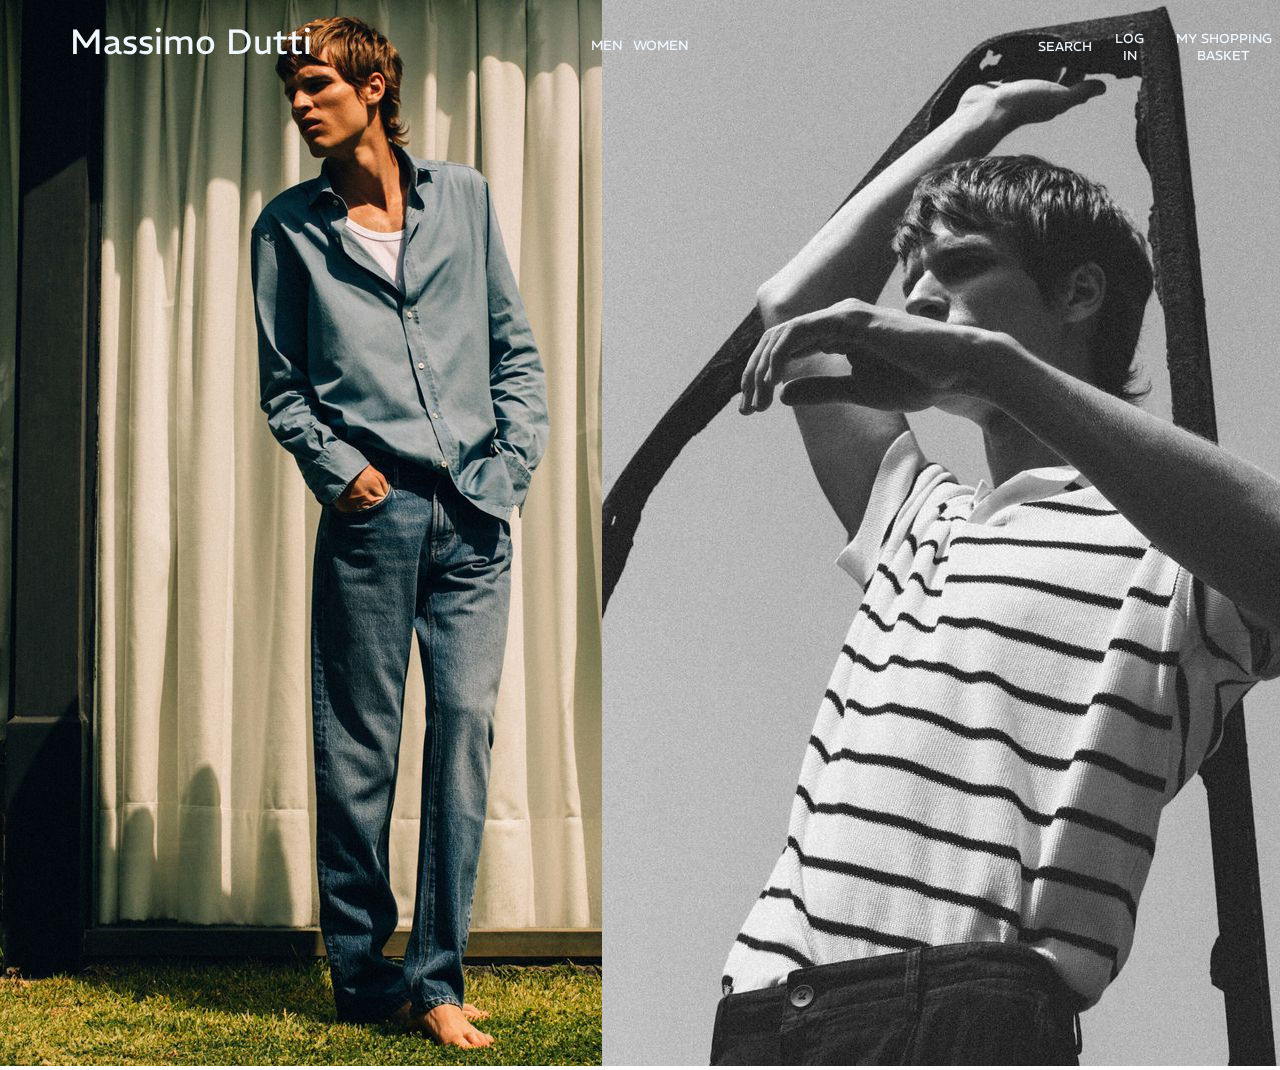
==== index.html @ a9b50f34 "day1" ====
<!DOCTYPE html>
<html lang="en">
<head>
    <meta charset="UTF-8">
    <meta name="viewport" content="width=device-width, initial-scale=1.0">
    <title>clothing_app</title>
    <link rel="stylesheet" href="./css/style.css">


    <!-- <====cdnjs link======> -->
    <link rel="stylesheet" href="https://cdnjs.cloudflare.com/ajax/libs/font-awesome/6.4.2/css/all.min.css"
        integrity="sha512-z3gLpd7yknf1YoNbCzqRKc4qyor8gaKU1qmn+CShxbuBusANI9QpRohGBreCFkKxLhei6S9CQXFEbbKuqLg0DA=="
        crossorigin="anonymous" referrerpolicy="no-referrer" />



<!-- <==========fonts===========> -->
        <link rel="preconnect" href="https://fonts.googleapis.com">
<link rel="preconnect" href="https://fonts.gstatic.com" crossorigin>
<link href="https://fonts.googleapis.com/css2?family=REM:wght@100;200;300;400;500;600;700;800&display=swap" rel="stylesheet">




</head>

<body>


<!-- <=========background imgs======> -->
 <div class="bg_img">
    <div class="men_img">
        <img src="./assets/img1.jpg" >
     </div>
    <div class="men_img">
        <img src="./assets/img2.jpg" >
        </div>
 </div>


 <div class="sidebar_menu">
    <div class="start">
        <div class="cancel_btn">
            <i class="fa-solid fa-xmark"></i>
        </div>
        <p> NEW IN</p>
    </div>
  <ul class="sidebar_menu_li1">
    <li><a href="#"></a>Special Prices</li>
    <li><a href="#"></a>Studio</li>
    <li><a href="#"></a>Suits Archive</li>
    <li><a href="#"></a>Best Seller</li>
     
  </ul>

  <ul class="sidebar_menu_li2">
    <li><a href="#"></a>Linen</li>
    <li><a href="#"></a>Shirts</li>
    <li><a href="#"></a>Polo Shirts</li>
    <li><a href="#"></a>T-Shirts</li>
    <li><a href="#"></a>Sweaters</li>
    <li><a href="#"></a>Caerdigans</li>
    <li><a href="#"></a>Blazers</li>
    <li><a href="3"></a>Over Shirts</li>
    <li><a href="#"></a>Jackets</li>
    <li><a href="#"></a>Jeans</li>
    <li><a href="#"></a>Shoes</li>
    <li><a href="#"></a>Accesories</li>
    <li><a href="#"></a>Perfumes</li>
    <li><a href="#"></a>Denims</li>
    <li><a href="#"></a>Formal Wear</li>

   </ul>

   <ul class="sidebar_menu_li3">
    <li><a href="#"></a>SALE</li>
   </ul>
</div>

    <!-- <div class="outer-container"> -->
        


        <!-- <===========nav bar=========> -->
        <div class="navbar">

            <div class="navbar_left">
                <div class="menu_icon">
                   
                    <i class="fa-solid fa-bars"></i>
                </div>
                <div class="logo">Massimo Dutti</div>
            </div>


            <div class="navbar_center">
                <a href="index.html">MEN</a>
                <a href="#">WOMEN</a>
            </div>


            <div class="navbar_right">
                <div class="search_icon">
                    <i class="fa-solid fa-magnifying-glass"></i>
                    <p>SEARCH</p>
                </div>
                <div class="login">LOG IN</div>
                <div class="cart">MY SHOPPING BASKET</div>
            </div>

        </div>



    <!-- </div> -->
    <script src="./app.js"></script>
</body>
</html>
---- css/style.css ----
body{
    margin: 0;
    padding: 0;
    font-family: 'REM', sans-serif;
    /* background-image: url("https://tse3.mm.bing.net/th?id=OIP.DP3SUp5HCJH01DJ3Jv-3JgHaEv&pid=Api&P=0&h=180"); */
    /* background-image: src"./"; */
    /* background-image: url("https://i.mdel.net/i/db/2023/7/1999289/1999289-800w.jpg"); */
    /* background-image: url('men_bg1.jpg');
    background-size: cover; */
    position: relative;
}
    


 .bg_img{
     display: grid;
     grid-template-columns:47% 50%
    }
.men_img{
    width: 100%;
    object-fit: cover;
    height: 100vh;
}


.sidebar_menu{
    position: fixed;
    top: 0;
    left: -1000px;
    width: 25rem;
    height: 100vh;
    background-color: aliceblue;
    
    display: flex;
    flex-direction: column;
   
    z-index: 11;
    font-size: small;

}

.sidebar_menu .start{
    
    display: flex;
    align-items: center;
   gap: 20px;
   margin-left: 18px;
}
.start p{
    color: red;
}
.start p:hover{
    
    text-decoration: underline;
}

.start i{
    font-size: larger;
}
.start i:hover{
    opacity: 0.7;
}


.sidebar_menu_li1 {
    margin-left: 0;
}
.sidebar_menu_li1 li{
  
  list-style: none;
  text-decoration: none;
  padding: 5px;
  margin: 5px;
}
.sidebar_menu_li1 li:hover{
    
    text-decoration: underline;
}


.sidebar_menu_li2{
    margin-left: 0;
}
.sidebar_menu_li2 li{
  
  list-style: none;
  text-decoration: none;
  padding: 5px;
  margin: 5px;
}
.sidebar_menu_li2 li:hover{
    
    text-decoration: underline;
}



.sidebar_menu_li3 {
    margin-left: 0;
  
}
.sidebar_menu_li3 li{
  
  list-style: none;
  text-decoration: none;
  padding: 5px;
  margin: 5px;
  color: red;
  font-size: larger;
  font-weight: 300;
}

.sidebar_menu_li3 li:hover{
    
    text-decoration: underline;
}
/* <======navbar==========> */

  .window_scroll{
  background-color: aliceblue;
    color: black;
}
.navbar{
    display: grid;
    grid-template-columns: repeat( 3,1fr);
    text-align: center;
    position: absolute;
    top: 0;
    width: 100%;
    /* background-color: aliceblue; */
    background: transparent;
    position: fixed;
}

.navbar_left{
    display: flex;
    margin: 1.875rem;
    gap: 2.5rem;
    color: aliceblue;
}

.menu_icon i{
    font-size: large;
}
.menu_icon i:hover{
    opacity: 0.7;
}

.logo{
    font-size: 35px;
   margin-top: -10px;
}

.navbar_center{

    text-align: center;
    margin-top: 2.15rem;
}
.navbar_center a{
   
    padding: 3px;
    font-size: smaller;
    color: aliceblue;
    text-decoration: none;
  
}

.navbar_center a:hover{
    opacity: 0.7;
   
}


.navbar_right{
    display: flex;
    margin-left: 180px;
    gap: 20px;
    margin-top: 0rem;
    font-size: small;
    color: aliceblue;
  

}

.search_icon{
   display: flex;
    justify-content: center;
    align-items: center;
    gap: 5px;
   }
.search_icon:hover{
    opacity: 0.7;
}

.login{
 display: flex;
 justify-content: center;
 align-items: center;
}

.login:hover{
    opacity: 0.7;
}
.cart{
    display: flex;
    justify-content: center;
    align-items: center;
}
.cart:hover{
    opacity: 0.7;
}
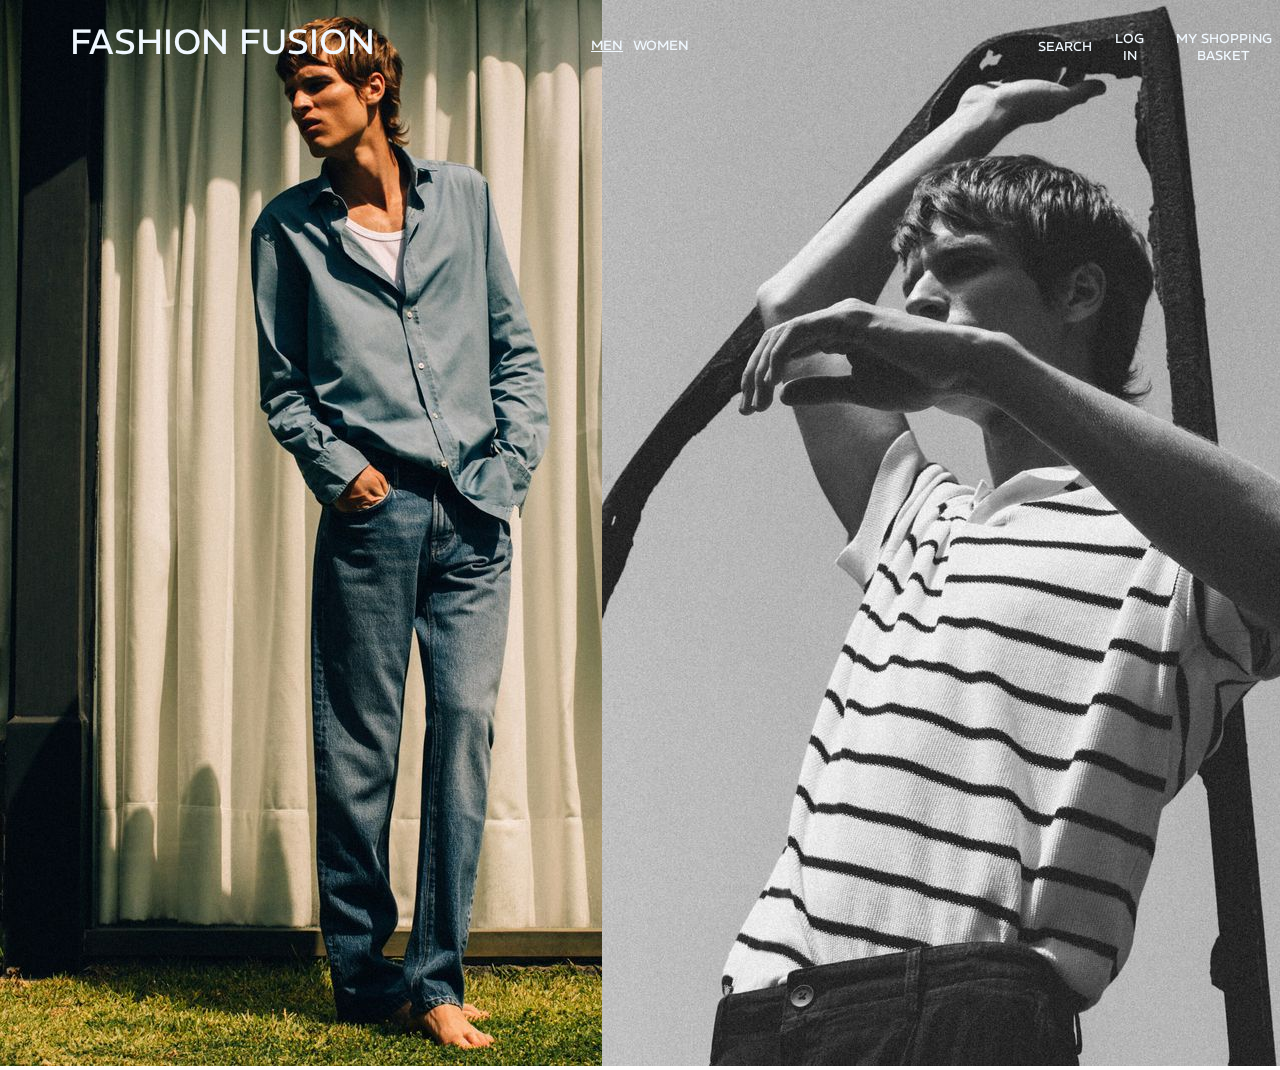
==== commit 35ea40ca: "initial commit" ====
--- a/index.html
+++ b/index.html
@@ -19,7 +19,13 @@
 <link rel="preconnect" href="https://fonts.gstatic.com" crossorigin>
 <link href="https://fonts.googleapis.com/css2?family=REM:wght@100;200;300;400;500;600;700;800&display=swap" rel="stylesheet">
 
-
+<!-- <===============swiper js===========> -->
+<link
+  rel="stylesheet"
+  href="https://cdn.jsdelivr.net/npm/swiper@10/swiper-bundle.min.css"
+/>
+
+<script src="https://cdn.jsdelivr.net/npm/swiper@10/swiper-bundle.min.js"></script>
 
 
 </head>
@@ -76,43 +82,182 @@
     <li><a href="#"></a>SALE</li>
    </ul>
 </div>
-
-    <!-- <div class="outer-container"> -->
+<!-- 
+   <===========search============> -->
+
+   <div class="search_container">
+
+      <div class="search_top">
+        <div class="search_top_right">
+            <div class="seach_ic">
+                <i class="fa-solid fa-magnifying-glass"></i>
+            </div>
+            <div class="search_input">
+               <input type="text" placeholder="ENTER WHAT YOU ARE SEARCHING FOR">
+            </div>
+        </div>
+        <div class="serach_top_left">
+          <div class="cancel_ic">
+            <i class="fa-solid fa-xmark"></i>
+          </div>
+        </div>
+      </div>
+
+    
+
+      <div class="search_center">
+        <p>Trending</p>
+         <ul class="trending">
+            <li>Polo Men</li>
+            <li>Polo Men in Women</li>
+            <li>Polo Men In Men</li>
+            <li>Dress For Women</li>
+            <li>100 Lines Slim-Fit Shirt</li>
+         </ul>
+      </div>
+
+      
+      <div class="search_bottom mySwiper">
+        <p>TOP TREND SEARCHES</p>
         
 
-
-        <!-- <===========nav bar=========> -->
-        <div class="navbar">
-
-            <div class="navbar_left">
-                <div class="menu_icon">
-                   
-                    <i class="fa-solid fa-bars"></i>
-                </div>
-                <div class="logo">Massimo Dutti</div>
-            </div>
-
-
-            <div class="navbar_center">
-                <a href="index.html">MEN</a>
-                <a href="#">WOMEN</a>
-            </div>
-
-
-            <div class="navbar_right">
-                <div class="search_icon">
-                    <i class="fa-solid fa-magnifying-glass"></i>
-                    <p>SEARCH</p>
-                </div>
-                <div class="login">LOG IN</div>
-                <div class="cart">MY SHOPPING BASKET</div>
-            </div>
-
-        </div>
+           <div class="cloths swiper-wrapper">
+
+               <div class="cloth swiper-slide">
+                   <div class="cloth_img">
+                    <img src="./assets/men_cloth_1.png">
+                   </div>
+                   <h4>CABLE_KNNET_POLO SWEATER<h4>
+                   <h5>3990.0 IR</h5>
+               </div>
+
+               <div class="cloth swiper-slide">
+                <div class="cloth_img">
+                 <img src="./assets/men_cloth_2.png">
+                </div>
+                <h4>CABLE_KNNET_POLO SWEATER</h4>
+                <h5>3990.0 IR</h5>
+            </div>
+
+            <div class="cloth swiper-slide">
+                <div class="cloth_img">
+                 <img src="./assets/men_cloth_3.png">
+                </div>
+                <h4>CABLE_KNNET_POLO SWEATER</h4>
+                <h5>3990.0 IR</h5>
+            </div>
+
+            <div class="cloth swiper-slide">
+                <div class="cloth_img">
+                 <img src="./assets/men_cloth_4.png">
+                </div>
+                <h4>CABLE_KNNET_POLO SWEATER</h4>
+                <h5>3990.0 IR</h5>
+            </div>
+
+            <div class="cloth swiper-slide">
+                <div class="cloth_img">
+                 <img src="./assets/men_cloth_5.png">
+                </div>
+                <h4>CABLE_KNNET_POLO SWEATER</h4>
+                <h5>3990.0 IR</h5>
+            </div>
+<!-- 
+            <div class="cloth swiper-slide">
+                <div class="cloth_img">
+                 <img src="./assets/men_cloth_6.png">
+                </div>
+                <h4>CABLE_KNNET_POLO SWEATER</h4>
+                <h5>3990.0 IR</h5>
+            </div> -->
+          </div>
+       </div>
+ </div>
+
+
+ <!-- <===========cart===========> -->
+ <div class="cartbar">
+      <div class="cartbar_top">
+            <div class="cart_top_left">
+              <h4>BASKET</h4>
+            </div>
+          <div class="cart_top_right">
+            <i class="fa-solid fa-xmark"></i>
+          </div>
+      </div>
+      
+    
+        <div class="cart_ic">
+          <i class="fa-solid fa-bag-shopping"></i>
+        </div>
+  
+       <p class="p1">Your Shopping Basket Is Empty</p>
+       <p class="p2">
+        See if your favourites are in your basket or add items from the new collection
+       </p>
+  
+       <div class="cart_btn">
+        <button>See New Collection</button>
+       </div>
+      
+ </div>
+        
+
+   <!-- <=======navbar=========> -->
+        <navbar>
+            <div class="navbar">
+
+                <div class="navbar_left">
+                    <div class="menu_icon">
+                       
+                        <i class="fa-solid fa-bars"></i>
+                    </div>
+                    <div class="logo">FASHION FUSION</div>
+                </div>
+    
+    
+                <div class="navbar_center">
+                    <a href="index.html" style="text-decoration: underline;" id="men">MEN</a>
+                    <a href="#" id="women">WOMEN</a>
+                </div>
+    
+    
+                <div class="navbar_right">
+                    <div class="search_icon">
+                        <i class="fa-solid fa-magnifying-glass"></i>
+                        <p>SEARCH</p>
+                    </div>
+                    <div class="login">LOG IN</div>
+                    <div class="cart">MY SHOPPING BASKET</div>
+                </div>
+    
+            </div>
+        </navbar>
+
+        <!-- <=========end of nav bar===========> -->
 
 
 
     <!-- </div> -->
+
     <script src="./app.js"></script>
+
+    <script>
+        var swiper = new Swiper(".mySwiper", {
+          slidesPerView: 1,
+          spaceBetween: 30,
+          pagination: {
+            el: ".swiper-pagination",
+            clickable: true,
+          },
+
+        //   screensize >600 , for tablet and laptop
+          breakpoints :{
+            600:{
+                slidesPerView: 6,
+            }
+          }
+        });
+      </script>
 </body>
 </html>--- a/css/style.css
+++ b/css/style.css
@@ -22,20 +22,21 @@
     height: 100vh;
 }
 
-
+/* <==========side bar menu========> */
 .sidebar_menu{
     position: fixed;
     top: 0;
     left: -1000px;
     width: 25rem;
     height: 100vh;
-    background-color: aliceblue;
+    background-color: whitesmoke;
     
     display: flex;
     flex-direction: column;
    
     z-index: 11;
     font-size: small;
+    transition: all 1s ease;
 
 }
 
@@ -114,12 +115,222 @@
     
     text-decoration: underline;
 }
+
+
+
+/* <=========search============> */
+.search_container{
+    height: 100vh;
+    width: 100%;
+    background-color: whitesmoke;
+    z-index: 20;
+    position: absolute;
+    top: 0;
+    padding-top: 20px;
+    padding-left: 18.75rem;
+    position: fixed;
+    transition: all 1s linear;
+    top: -1000px;
+}
+
+
+.search_top{
+    background-color: whitesmoke;
+    display: grid;
+    grid-template-columns: 70% 20%;
+    padding: 20px;
+
+}
+.search_top_right{
+    display: flex;
+   align-items: center;
+   background-color: whitesmoke;
+   gap: 10px;
+   padding-bottom: 10px;
+   border-bottom: 1px solid black;
+}
+
+input[type="text"]{
+ color: black;
+ font-weight: 500;
+ height: 30px;
+ width: 700px;
+ outline: none;
+ border: none;
+ background-color: whitesmoke;
+}
+
+.cancel_ic{
+    padding-left: 50px;
+   padding-top: 5px;
+   font-size: larger;
+}
+
+.search_center p{
+  background-color: whitesmoke;
+  padding-left: 35px;
+  font-size: 18px;
+  font-weight: 600;
+}
+.trending li{
+    background-color: whitesmoke;
+    text-decoration: none;
+    list-style: none;
+    padding-top: 5px;
+    padding-bottom: 5px;
+  
+}
+
+.trending li:hover{
+    text-decoration: underline;
+}
+
+.search_bottom{
+    margin: 10px;
+    padding-left: 35px;
+   
+   
+}
+
+.cloth_img{
+    width: 100%;
+    object-fit: cover;
+    overflow: hidden;
+}
+.cloths{
+    display: flex;
+   
+}
+.search_bottom p{
+    background-color: whitesmoke;
+
+    font-size: 18px;
+    font-weight: 600;
+}
+
+.cloth{
+    margin :3px;
+  
+    /* animation-duration: 2s;
+    animation-direction: noraml; */
+    /* animation: animateCloth linear forwards 1s; */
+
+  
+   
+}
+.cloth:hover{
+    /* background-color: rgba(white, white, white, 0.5); */
+    opacity: 0.6;
+    border: 1px solid black;
+}
+
+
+
+.cloth h4 {
+    font-size: 12px;
+}
+.cloth h5 {
+    font-size: 12px;
+    padding-top: 0;
+}
+
+
+/* <=============cart===========> */
+
+.cartbar{
+    position: fixed;
+    top: 0;
+   right:-1000px;
+   /* right: 0; */
+    width: 25rem;
+    height: 100vh;
+    background-color: whitesmoke;
+    
+    display: flex;
+    flex-direction: column;
+   
+    z-index: 11;
+    transition: all 1s ease;
+}
+
+.cartbar_top{
+   display: grid;
+   grid-template-columns: 80% 20%;
+   
+   border-bottom: 1px solid black;
+}
+
+.cart_top_left{
+   font-size: 24px;
+    display: flex;
+    justify-content: center;
+    align-items: center;
+    padding-left: 60px;
+}
+
+.cart_top_right i{
+    padding-top: 35px;
+    padding-left: 20px;
+    font-size:18px;
+}
+.cart_top_right i:hover{
+    opacity: 0.6;
+}
+
+.cart_ic{
+
+    display: flex;
+    justify-content: center;
+    margin-top: 40px;
+    font-size: 28px;
+}
+.p1{
+    text-align: center;
+    font-weight: 500;
+}
+
+.p2{
+    text-align: center;
+    margin-top: 20px;
+    padding: 10px;
+    font-weight: 300;
+}
+
+.cart_btn{
+    display: flex;
+    justify-content: center;
+    margin-top: 20px;
+    height: 50px;
+    /* width: 100px; */
+ 
+}
+.cart_btn button{
+    padding-left: 65px;
+    padding-right: 65px;
+    font-size: 14px;
+    font-weight: bold;
+    color: whitesmoke;
+    background-color: black;
+   
+}
+.cart_btn button:hover{
+    background-color: whitesmoke;
+    color: black;
+    border: 1px solid black;
+}
+
+
+
+
+
+
+
 /* <======navbar==========> */
 
-  .window_scroll{
-  background-color: aliceblue;
+  /* .window_scroll{
+    background-color: aliceblue;
     color: black;
-}
+} */
 .navbar{
     display: grid;
     grid-template-columns: repeat( 3,1fr);
@@ -127,9 +338,11 @@
     position: absolute;
     top: 0;
     width: 100%;
-    /* background-color: aliceblue; */
     background: transparent;
     position: fixed;
+    z-index: 1;
+  
+   
 }
 
 .navbar_left{
@@ -137,6 +350,7 @@
     margin: 1.875rem;
     gap: 2.5rem;
     color: aliceblue;
+   
 }
 
 .menu_icon i{
@@ -164,6 +378,12 @@
     text-decoration: none;
   
 }
+#men{
+    color: aliceblue;
+}
+#women{
+    color: aliceblue;
+}
 
 .navbar_center a:hover{
     opacity: 0.7;
@@ -177,6 +397,7 @@
     gap: 20px;
     margin-top: 0rem;
     font-size: small;
+    /* color: aliceblue; */
     color: aliceblue;
   
 
@@ -208,4 +429,4 @@
 }
 .cart:hover{
     opacity: 0.7;
-}+}
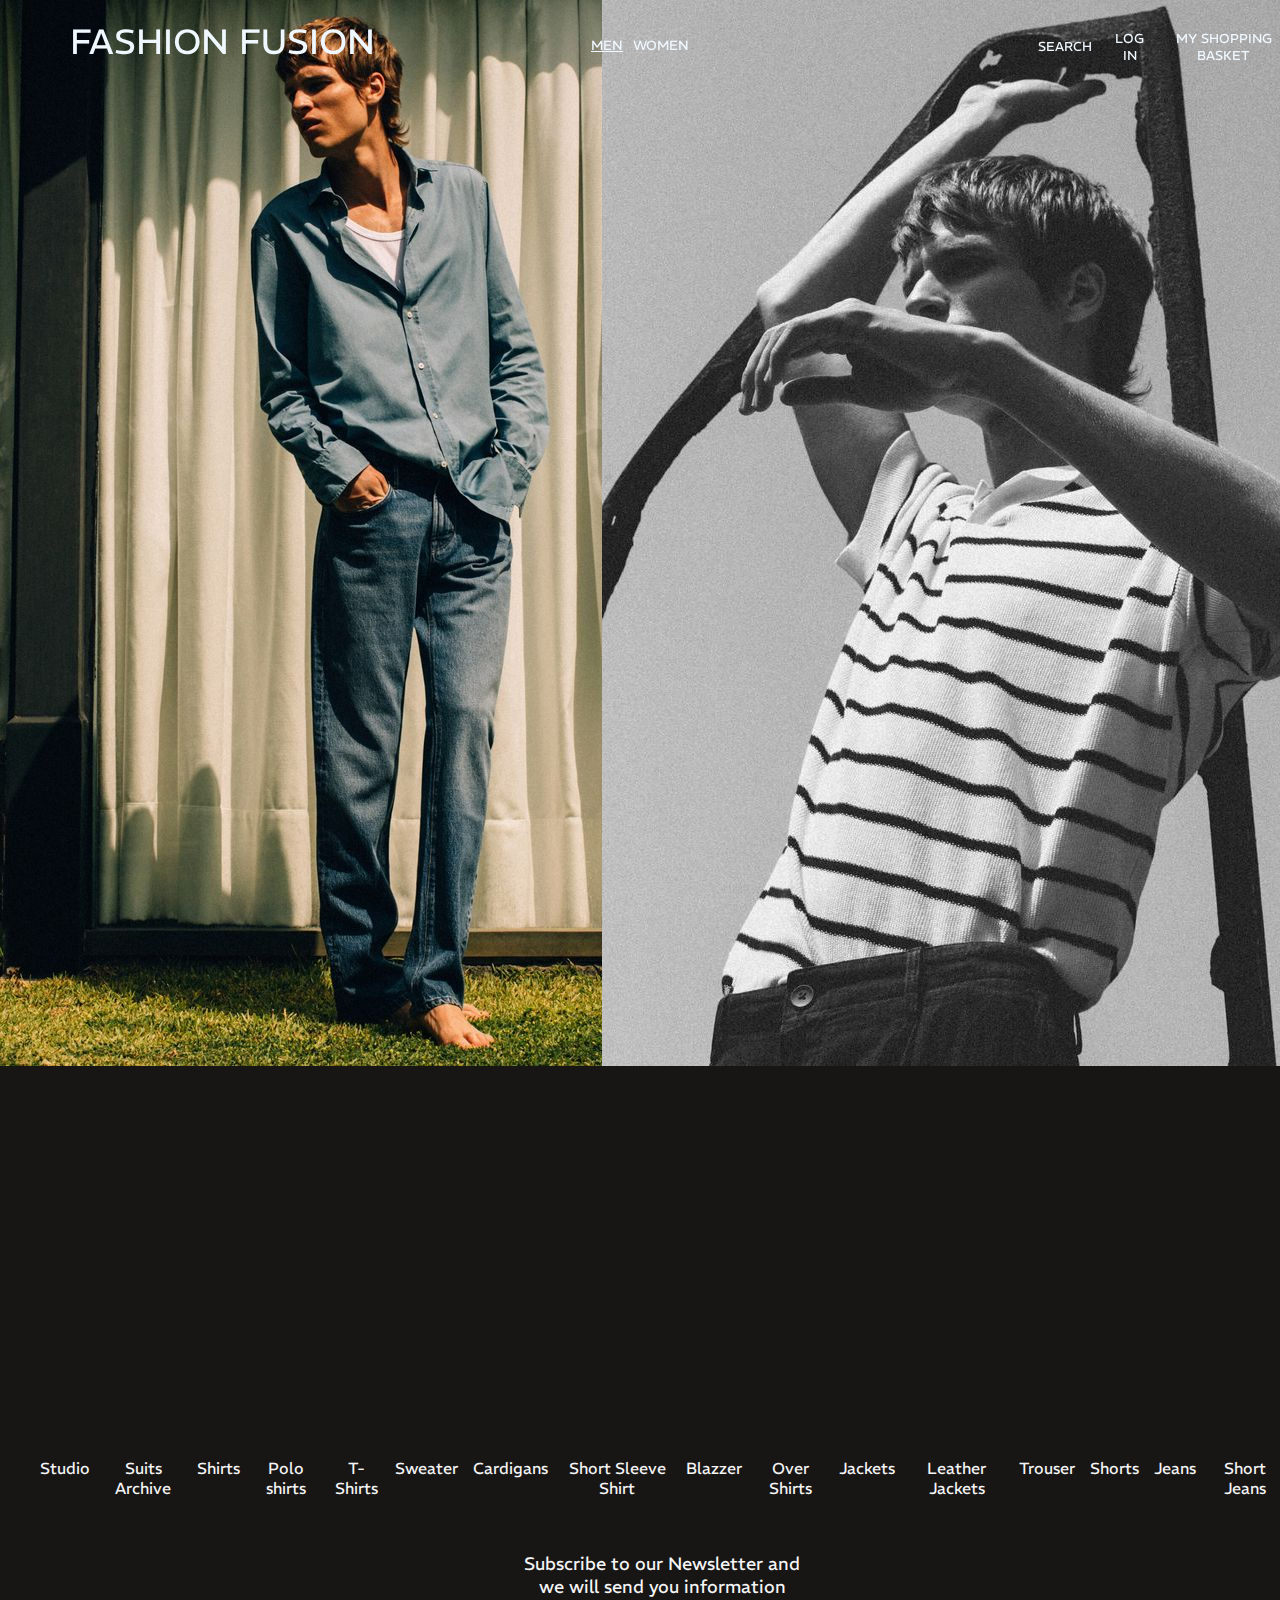
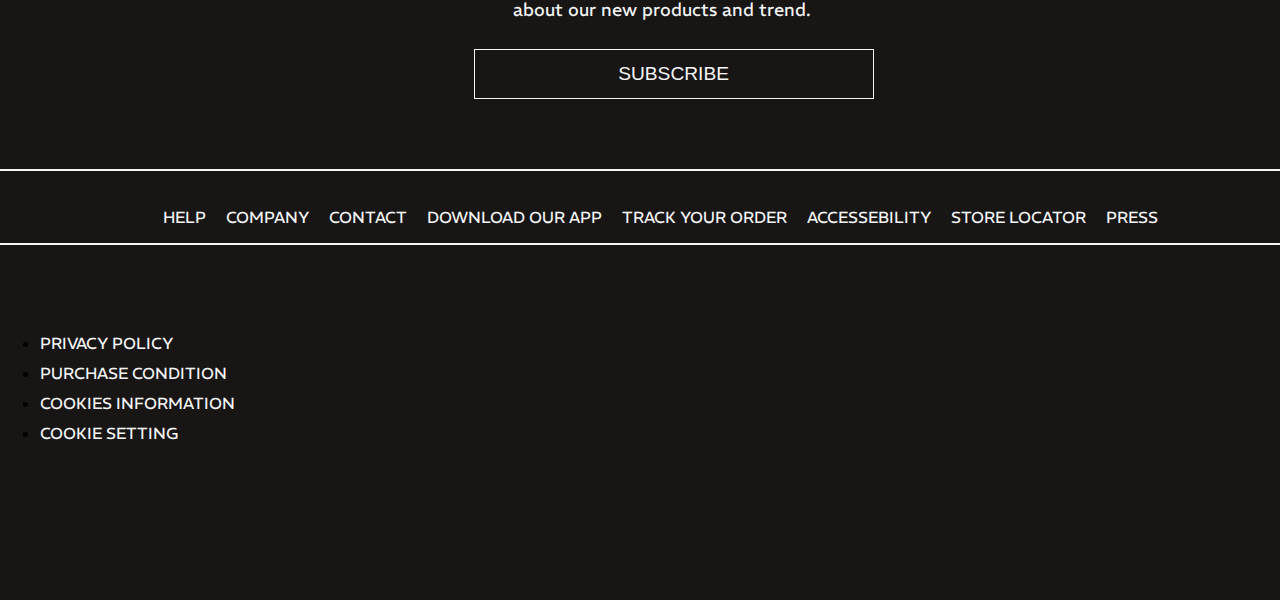
==== commit 3cab276e: "day 2" ====
--- a/index.html
+++ b/index.html
@@ -1,31 +1,30 @@
 <!DOCTYPE html>
 <html lang="en">
+
 <head>
-    <meta charset="UTF-8">
-    <meta name="viewport" content="width=device-width, initial-scale=1.0">
-    <title>clothing_app</title>
-    <link rel="stylesheet" href="./css/style.css">
-
-
-    <!-- <====cdnjs link======> -->
-    <link rel="stylesheet" href="https://cdnjs.cloudflare.com/ajax/libs/font-awesome/6.4.2/css/all.min.css"
-        integrity="sha512-z3gLpd7yknf1YoNbCzqRKc4qyor8gaKU1qmn+CShxbuBusANI9QpRohGBreCFkKxLhei6S9CQXFEbbKuqLg0DA=="
-        crossorigin="anonymous" referrerpolicy="no-referrer" />
-
-
-
-<!-- <==========fonts===========> -->
-        <link rel="preconnect" href="https://fonts.googleapis.com">
-<link rel="preconnect" href="https://fonts.gstatic.com" crossorigin>
-<link href="https://fonts.googleapis.com/css2?family=REM:wght@100;200;300;400;500;600;700;800&display=swap" rel="stylesheet">
-
-<!-- <===============swiper js===========> -->
-<link
-  rel="stylesheet"
-  href="https://cdn.jsdelivr.net/npm/swiper@10/swiper-bundle.min.css"
-/>
-
-<script src="https://cdn.jsdelivr.net/npm/swiper@10/swiper-bundle.min.js"></script>
+  <meta charset="UTF-8">
+  <meta name="viewport" content="width=device-width, initial-scale=1.0">
+  <title>clothing_app</title>
+  <link rel="stylesheet" href="./css/style.css">
+
+
+  <!-- <====cdnjs link======> -->
+  <link rel="stylesheet" href="https://cdnjs.cloudflare.com/ajax/libs/font-awesome/6.4.2/css/all.min.css"
+    integrity="sha512-z3gLpd7yknf1YoNbCzqRKc4qyor8gaKU1qmn+CShxbuBusANI9QpRohGBreCFkKxLhei6S9CQXFEbbKuqLg0DA=="
+    crossorigin="anonymous" referrerpolicy="no-referrer" />
+
+
+
+  <!-- <==========fonts===========> -->
+  <link rel="preconnect" href="https://fonts.googleapis.com">
+  <link rel="preconnect" href="https://fonts.gstatic.com" crossorigin>
+  <link href="https://fonts.googleapis.com/css2?family=REM:wght@100;200;300;400;500;600;700;800&display=swap"
+    rel="stylesheet">
+
+  <!-- <===============swiper js===========> -->
+  <link rel="stylesheet" href="https://cdn.jsdelivr.net/npm/swiper@10/swiper-bundle.min.css" />
+
+  <script src="https://cdn.jsdelivr.net/npm/swiper@10/swiper-bundle.min.js"></script>
 
 
 </head>
@@ -33,136 +32,136 @@
 <body>
 
 
-<!-- <=========background imgs======> -->
- <div class="bg_img">
+  <!-- <=========background imgs======> -->
+  <div class="bg_img">
     <div class="men_img">
-        <img src="./assets/img1.jpg" >
-     </div>
+      <img src="./assets/img1.jpg">
+    </div>
     <div class="men_img">
-        <img src="./assets/img2.jpg" >
-        </div>
- </div>
-
-
- <div class="sidebar_menu">
+      <img src="./assets/img2.jpg">
+    </div>
+  </div>
+
+
+  <div class="sidebar_menu">
     <div class="start">
-        <div class="cancel_btn">
-            <i class="fa-solid fa-xmark"></i>
-        </div>
-        <p> NEW IN</p>
-    </div>
-  <ul class="sidebar_menu_li1">
-    <li><a href="#"></a>Special Prices</li>
-    <li><a href="#"></a>Studio</li>
-    <li><a href="#"></a>Suits Archive</li>
-    <li><a href="#"></a>Best Seller</li>
-     
-  </ul>
-
-  <ul class="sidebar_menu_li2">
-    <li><a href="#"></a>Linen</li>
-    <li><a href="#"></a>Shirts</li>
-    <li><a href="#"></a>Polo Shirts</li>
-    <li><a href="#"></a>T-Shirts</li>
-    <li><a href="#"></a>Sweaters</li>
-    <li><a href="#"></a>Caerdigans</li>
-    <li><a href="#"></a>Blazers</li>
-    <li><a href="3"></a>Over Shirts</li>
-    <li><a href="#"></a>Jackets</li>
-    <li><a href="#"></a>Jeans</li>
-    <li><a href="#"></a>Shoes</li>
-    <li><a href="#"></a>Accesories</li>
-    <li><a href="#"></a>Perfumes</li>
-    <li><a href="#"></a>Denims</li>
-    <li><a href="#"></a>Formal Wear</li>
-
-   </ul>
-
-   <ul class="sidebar_menu_li3">
-    <li><a href="#"></a>SALE</li>
-   </ul>
-</div>
-<!-- 
+      <div class="cancel_btn">
+        <i class="fa-solid fa-xmark"></i>
+      </div>
+      <p> NEW IN</p>
+    </div>
+    <ul class="sidebar_menu_li1">
+      <li><a href="#"></a>Special Prices</li>
+      <li><a href="#"></a>Studio</li>
+      <li><a href="#"></a>Suits Archive</li>
+      <li><a href="#"></a>Best Seller</li>
+
+    </ul>
+
+    <ul class="sidebar_menu_li2">
+      <li><a href="#"></a>Linen</li>
+      <li><a href="#"></a>Shirts</li>
+      <li><a href="#"></a>Polo Shirts</li>
+      <li><a href="#"></a>T-Shirts</li>
+      <li><a href="#"></a>Sweaters</li>
+      <li><a href="#"></a>Caerdigans</li>
+      <li><a href="#"></a>Blazers</li>
+      <li><a href="3"></a>Over Shirts</li>
+      <li><a href="#"></a>Jackets</li>
+      <li><a href="#"></a>Jeans</li>
+      <li><a href="#"></a>Shoes</li>
+      <li><a href="#"></a>Accesories</li>
+      <li><a href="#"></a>Perfumes</li>
+      <li><a href="#"></a>Denims</li>
+      <li><a href="#"></a>Formal Wear</li>
+
+    </ul>
+
+    <ul class="sidebar_menu_li3">
+      <li><a href="#"></a>SALE</li>
+    </ul>
+  </div>
+  <!-- 
    <===========search============> -->
 
-   <div class="search_container">
-
-      <div class="search_top">
-        <div class="search_top_right">
-            <div class="seach_ic">
-                <i class="fa-solid fa-magnifying-glass"></i>
-            </div>
-            <div class="search_input">
-               <input type="text" placeholder="ENTER WHAT YOU ARE SEARCHING FOR">
-            </div>
-        </div>
-        <div class="serach_top_left">
-          <div class="cancel_ic">
-            <i class="fa-solid fa-xmark"></i>
-          </div>
-        </div>
-      </div>
-
-    
-
-      <div class="search_center">
-        <p>Trending</p>
-         <ul class="trending">
-            <li>Polo Men</li>
-            <li>Polo Men in Women</li>
-            <li>Polo Men In Men</li>
-            <li>Dress For Women</li>
-            <li>100 Lines Slim-Fit Shirt</li>
-         </ul>
-      </div>
-
-      
-      <div class="search_bottom mySwiper">
-        <p>TOP TREND SEARCHES</p>
-        
-
-           <div class="cloths swiper-wrapper">
-
-               <div class="cloth swiper-slide">
-                   <div class="cloth_img">
-                    <img src="./assets/men_cloth_1.png">
-                   </div>
-                   <h4>CABLE_KNNET_POLO SWEATER<h4>
-                   <h5>3990.0 IR</h5>
-               </div>
-
-               <div class="cloth swiper-slide">
-                <div class="cloth_img">
-                 <img src="./assets/men_cloth_2.png">
-                </div>
-                <h4>CABLE_KNNET_POLO SWEATER</h4>
-                <h5>3990.0 IR</h5>
-            </div>
-
-            <div class="cloth swiper-slide">
-                <div class="cloth_img">
-                 <img src="./assets/men_cloth_3.png">
-                </div>
-                <h4>CABLE_KNNET_POLO SWEATER</h4>
-                <h5>3990.0 IR</h5>
-            </div>
-
-            <div class="cloth swiper-slide">
-                <div class="cloth_img">
-                 <img src="./assets/men_cloth_4.png">
-                </div>
-                <h4>CABLE_KNNET_POLO SWEATER</h4>
-                <h5>3990.0 IR</h5>
-            </div>
-
-            <div class="cloth swiper-slide">
-                <div class="cloth_img">
-                 <img src="./assets/men_cloth_5.png">
-                </div>
-                <h4>CABLE_KNNET_POLO SWEATER</h4>
-                <h5>3990.0 IR</h5>
-            </div>
-<!-- 
+  <div class="search_container">
+
+    <div class="search_top">
+      <div class="search_top_right">
+        <div class="seach_ic">
+          <i class="fa-solid fa-magnifying-glass"></i>
+        </div>
+        <div class="search_input">
+          <input type="text" placeholder="ENTER WHAT YOU ARE SEARCHING FOR">
+        </div>
+      </div>
+      <div class="serach_top_left">
+        <div class="cancel_ic">
+          <i class="fa-solid fa-xmark"></i>
+        </div>
+      </div>
+    </div>
+
+
+
+    <div class="search_center">
+      <p>Trending</p>
+      <ul class="trending">
+        <li>Polo Men</li>
+        <li>Polo Men in Women</li>
+        <li>Polo Men In Men</li>
+        <li>Dress For Women</li>
+        <li>100 Lines Slim-Fit Shirt</li>
+      </ul>
+    </div>
+
+
+    <div class="search_bottom mySwiper">
+      <p>TOP TREND SEARCHES</p>
+
+
+      <div class="cloths swiper-wrapper">
+
+        <div class="cloth swiper-slide">
+          <div class="cloth_img">
+            <img src="./assets/men_cloth_1.png">
+          </div>
+          <h4>CABLE_KNNET_POLO SWEATER<h4>
+              <h5>3990.0 IR</h5>
+        </div>
+
+        <div class="cloth swiper-slide">
+          <div class="cloth_img">
+            <img src="./assets/men_cloth_2.png">
+          </div>
+          <h4>CABLE_KNNET_POLO SWEATER</h4>
+          <h5>3990.0 IR</h5>
+        </div>
+
+        <div class="cloth swiper-slide">
+          <div class="cloth_img">
+            <img src="./assets/men_cloth_3.png">
+          </div>
+          <h4>CABLE_KNNET_POLO SWEATER</h4>
+          <h5>3990.0 IR</h5>
+        </div>
+
+        <div class="cloth swiper-slide">
+          <div class="cloth_img">
+            <img src="./assets/men_cloth_4.png">
+          </div>
+          <h4>CABLE_KNNET_POLO SWEATER</h4>
+          <h5>3990.0 IR</h5>
+        </div>
+
+        <div class="cloth swiper-slide">
+          <div class="cloth_img">
+            <img src="./assets/men_cloth_5.png">
+          </div>
+          <h4>CABLE_KNNET_POLO SWEATER</h4>
+          <h5>3990.0 IR</h5>
+        </div>
+        <!-- 
             <div class="cloth swiper-slide">
                 <div class="cloth_img">
                  <img src="./assets/men_cloth_6.png">
@@ -170,94 +169,188 @@
                 <h4>CABLE_KNNET_POLO SWEATER</h4>
                 <h5>3990.0 IR</h5>
             </div> -->
-          </div>
+      </div>
+    </div>
+  </div>
+
+
+  <!-- <===========cart===========> -->
+  <div class="cartbar">
+    <div class="cartbar_top">
+      <div class="cart_top_left">
+        <h4>BASKET</h4>
+      </div>
+      <div class="cart_top_right">
+        <i class="fa-solid fa-xmark"></i>
+      </div>
+    </div>
+
+
+    <div class="cart_ic">
+      <i class="fa-solid fa-bag-shopping"></i>
+    </div>
+
+    <p class="p1">Your Shopping Basket Is Empty</p>
+    <p class="p2">
+      See if your favourites are in your basket or add items from the new collection
+    </p>
+
+    <div class="cart_btn">
+      <button>See New Collection</button>
+    </div>
+
+  </div>
+
+
+  <!-- <=======navbar=========> -->
+  <navbar>
+    <div class="navbar">
+
+      <div class="navbar_left">
+        <div class="menu_icon">
+
+          <i class="fa-solid fa-bars"></i>
+        </div>
+        <div class="logo">FASHION FUSION</div>
+      </div>
+
+
+      <div class="navbar_center">
+        <a href="index.html" style="text-decoration: underline;" id="men">MEN</a>
+        <a href="#" id="women">WOMEN</a>
+      </div>
+
+
+      <div class="navbar_right">
+        <div class="search_icon">
+          <i class="fa-solid fa-magnifying-glass"></i>
+          <p>SEARCH</p>
+        </div>
+        <div class="login">LOG IN</div>
+        <div class="cart">MY SHOPPING BASKET</div>
+      </div>
+
+    </div>
+  </navbar>
+
+  <!-- <=========end of nav bar===========> -->
+
+
+  <!-- <=======start of options===========> -->
+  <!-- <section class=" options_container">
+          <div class="options">
+            <div class="option">
+              <a href="#">
+                <img src="">
+              </a>
+            </div>
+            <div class="option">
+              <a href="#">
+                <img src="">
+              </a>
+            </div>
+            <div class="option">
+              <a href="#">
+                <img src="">
+              </a>
+            </div>
+            <div class="option">
+              <a href="#">
+                <img src="">
+              </a>
+            </div>
+            <div class="option">
+              <a href="#">
+                <img src="">
+              </a>
+            </div>
+          </div>
+        </section> -->
+
+  <div class="options_container">
+    <ul class="options">
+      <li class="option"> <a href="#"></a> Studio </li>
+      <li class="option"><a href="#"></a>Suits Archive</li>
+      <li class="option"><a href="#"></a>Shirts</li>
+      <li class="option"><a href="#"></a>Polo shirts</li>
+      <li class="option"><a href="#"></a>T-Shirts</li>
+      <li class="option"><a href="#"></a>Sweater</li>
+      <li class="option"><a href="#"></a>Cardigans</li>
+      <li class="option"><a href="#"></a>Short Sleeve Shirt</li>
+      <li class="option"> <a href="#"></a>Blazzer </li>
+      <li class="option"> <a href="#"></a> Over Shirts</li>
+      <li class="option"> <a href="#"></a>Jackets</li>
+      <li class="option"> <a href="#"></a>Leather Jackets</li>
+      <li class="option"> <a href="#"></a>Trouser</li>
+      <li class="option"> <a href="#"></a>Shorts</li>
+      <li class="option"> <a href="#"></a>Jeans</li>
+      <li class="oprion"> <a href="#"></a>Short Jeans</li>
+
+
+    </ul>
+
+    <div class="option_bottom">
+      <p>Subscribe to our Newsletter and we will send you information about our new products and trend. </p>
+      <button class="subscribe"> SUBSCRIBE</button>
+    </div>
+
+       <div class="footer_box">
+          <ul class="footer_ul">
+            <li class="footer_li"><a href="#">HELP</a></li>
+            <li class="footer_li"><a href="#">COMPANY</a></li>
+            <li class="footer_li"><a href="#">CONTACT</a></li>
+            <li class="footer_li"><a href="#">DOWNLOAD OUR APP</a></li>
+            <li class="footer_li"><a href="#"> TRACK YOUR ORDER</a></li>
+            <li class="footer_li"><a href="#">ACCESSEBILITY</a></li>
+            <li class="footer_li"><a href="#">STORE LOCATOR</a></li>
+            <li class="footer_li"><a href="#">PRESS</a></li>
+          </ul>
        </div>
- </div>
-
-
- <!-- <===========cart===========> -->
- <div class="cartbar">
-      <div class="cartbar_top">
-            <div class="cart_top_left">
-              <h4>BASKET</h4>
-            </div>
-          <div class="cart_top_right">
-            <i class="fa-solid fa-xmark"></i>
-          </div>
-      </div>
-      
-    
-        <div class="cart_ic">
-          <i class="fa-solid fa-bag-shopping"></i>
-        </div>
-  
-       <p class="p1">Your Shopping Basket Is Empty</p>
-       <p class="p2">
-        See if your favourites are in your basket or add items from the new collection
-       </p>
-  
-       <div class="cart_btn">
-        <button>See New Collection</button>
+
+       <div class="social_box">
+        <ul class="socials">
+          <li class="social"><a href="#"><i class="fa-brands fa-facebook"></i></a></li>
+          <li class="social"><a href="#"><i class="fa-brands fa-instagram"></i></a></li>
+          <li class="social"><a href="#"><i class="fa-brands fa-twitter"></i></a></li>
+          <li class="social"><a href="#"><i class="fa-brands fa-youtube"></i></a></li>
+          <li class="social"><a href="#"><i class="fa-brands fa-square-pinterest"></i></a></li>
+        </ul>
        </div>
-      
- </div>
-        
-
-   <!-- <=======navbar=========> -->
-        <navbar>
-            <div class="navbar">
-
-                <div class="navbar_left">
-                    <div class="menu_icon">
-                       
-                        <i class="fa-solid fa-bars"></i>
-                    </div>
-                    <div class="logo">FASHION FUSION</div>
-                </div>
-    
-    
-                <div class="navbar_center">
-                    <a href="index.html" style="text-decoration: underline;" id="men">MEN</a>
-                    <a href="#" id="women">WOMEN</a>
-                </div>
-    
-    
-                <div class="navbar_right">
-                    <div class="search_icon">
-                        <i class="fa-solid fa-magnifying-glass"></i>
-                        <p>SEARCH</p>
-                    </div>
-                    <div class="login">LOG IN</div>
-                    <div class="cart">MY SHOPPING BASKET</div>
-                </div>
-    
-            </div>
-        </navbar>
-
-        <!-- <=========end of nav bar===========> -->
-
-
-
-    <!-- </div> -->
-
-    <script src="./app.js"></script>
-
-    <script>
-        var swiper = new Swiper(".mySwiper", {
-          slidesPerView: 1,
-          spaceBetween: 30,
-          pagination: {
-            el: ".swiper-pagination",
-            clickable: true,
-          },
-
-        //   screensize >600 , for tablet and laptop
-          breakpoints :{
-            600:{
-                slidesPerView: 6,
-            }
-          }
-        });
-      </script>
+
+       <div class="footer_last">
+        <ul class="footer_last_ul">
+          <li class="footer_last_li"><a href="#">PRIVACY POLICY</a></li>
+          <li class="footer_last_li"><a href="#">PURCHASE CONDITION</a></li>
+          <li class="footer_last_li"><a href="#">COOKIES INFORMATION</a></li>
+          <li class="footer_last_li"><a href="#">COOKIE SETTING</a></li>
+        </ul>
+       </div>
+  </div>
+
+
+
+
+  <!-- </div> -->
+
+  <script src="./app.js"></script>
+
+  <script>
+    var swiper = new Swiper(".mySwiper", {
+      slidesPerView: 1,
+      spaceBetween: 30,
+      pagination: {
+        el: ".swiper-pagination",
+        clickable: true,
+      },
+
+      //   screensize >600 , for tablet and laptop
+      breakpoints: {
+        600: {
+          slidesPerView: 6,
+        }
+      }
+    });
+  </script>
 </body>
+
 </html>--- a/css/style.css
+++ b/css/style.css
@@ -1,4 +1,4 @@
-body{
+body {
     margin: 0;
     padding: 0;
     font-family: 'REM', sans-serif;
@@ -8,57 +8,62 @@
     /* background-image: url('men_bg1.jpg');
     background-size: cover; */
     position: relative;
-}
-    
-
-
- .bg_img{
-     display: grid;
-     grid-template-columns:47% 50%
-    }
-.men_img{
+    background-color: #171615;
+}
+
+
+
+.bg_img {
+    display: grid;
+    grid-template-columns: 47% 50%
+}
+
+.men_img {
     width: 100%;
     object-fit: cover;
     height: 100vh;
 }
 
 /* <==========side bar menu========> */
-.sidebar_menu{
+.sidebar_menu {
     position: fixed;
     top: 0;
     left: -1000px;
     width: 25rem;
     height: 100vh;
     background-color: whitesmoke;
-    
+
     display: flex;
     flex-direction: column;
-   
+
     z-index: 11;
     font-size: small;
     transition: all 1s ease;
 
 }
 
-.sidebar_menu .start{
-    
+.sidebar_menu .start {
+
     display: flex;
     align-items: center;
-   gap: 20px;
-   margin-left: 18px;
-}
-.start p{
+    gap: 20px;
+    margin-left: 18px;
+}
+
+.start p {
     color: red;
 }
-.start p:hover{
-    
-    text-decoration: underline;
-}
-
-.start i{
+
+.start p:hover {
+
+    text-decoration: underline;
+}
+
+.start i {
     font-size: larger;
 }
-.start i:hover{
+
+.start i:hover {
     opacity: 0.7;
 }
 
@@ -66,31 +71,35 @@
 .sidebar_menu_li1 {
     margin-left: 0;
 }
-.sidebar_menu_li1 li{
-  
-  list-style: none;
-  text-decoration: none;
-  padding: 5px;
-  margin: 5px;
-}
-.sidebar_menu_li1 li:hover{
-    
-    text-decoration: underline;
-}
-
-
-.sidebar_menu_li2{
+
+.sidebar_menu_li1 li {
+
+    list-style: none;
+    text-decoration: none;
+    padding: 5px;
+    margin: 5px;
+}
+
+.sidebar_menu_li1 li:hover {
+
+    text-decoration: underline;
+}
+
+
+.sidebar_menu_li2 {
     margin-left: 0;
 }
-.sidebar_menu_li2 li{
-  
-  list-style: none;
-  text-decoration: none;
-  padding: 5px;
-  margin: 5px;
-}
-.sidebar_menu_li2 li:hover{
-    
+
+.sidebar_menu_li2 li {
+
+    list-style: none;
+    text-decoration: none;
+    padding: 5px;
+    margin: 5px;
+}
+
+.sidebar_menu_li2 li:hover {
+
     text-decoration: underline;
 }
 
@@ -98,28 +107,29 @@
 
 .sidebar_menu_li3 {
     margin-left: 0;
-  
-}
-.sidebar_menu_li3 li{
-  
-  list-style: none;
-  text-decoration: none;
-  padding: 5px;
-  margin: 5px;
-  color: red;
-  font-size: larger;
-  font-weight: 300;
-}
-
-.sidebar_menu_li3 li:hover{
-    
+
+}
+
+.sidebar_menu_li3 li {
+
+    list-style: none;
+    text-decoration: none;
+    padding: 5px;
+    margin: 5px;
+    color: red;
+    font-size: larger;
+    font-weight: 300;
+}
+
+.sidebar_menu_li3 li:hover {
+
     text-decoration: underline;
 }
 
 
 
 /* <=========search============> */
-.search_container{
+.search_container {
     height: 100vh;
     width: 100%;
     background-color: whitesmoke;
@@ -134,91 +144,96 @@
 }
 
 
-.search_top{
+.search_top {
     background-color: whitesmoke;
     display: grid;
     grid-template-columns: 70% 20%;
     padding: 20px;
 
 }
-.search_top_right{
-    display: flex;
-   align-items: center;
-   background-color: whitesmoke;
-   gap: 10px;
-   padding-bottom: 10px;
-   border-bottom: 1px solid black;
-}
-
-input[type="text"]{
- color: black;
- font-weight: 500;
- height: 30px;
- width: 700px;
- outline: none;
- border: none;
- background-color: whitesmoke;
-}
-
-.cancel_ic{
+
+.search_top_right {
+    display: flex;
+    align-items: center;
+    background-color: whitesmoke;
+    gap: 10px;
+    padding-bottom: 10px;
+    border-bottom: 1px solid black;
+}
+
+input[type="text"] {
+    color: black;
+    font-weight: 500;
+    height: 30px;
+    width: 700px;
+    outline: none;
+    border: none;
+    background-color: whitesmoke;
+}
+
+.cancel_ic {
     padding-left: 50px;
-   padding-top: 5px;
-   font-size: larger;
-}
-
-.search_center p{
-  background-color: whitesmoke;
-  padding-left: 35px;
-  font-size: 18px;
-  font-weight: 600;
-}
-.trending li{
+    padding-top: 5px;
+    font-size: larger;
+}
+
+.search_center p {
+    background-color: whitesmoke;
+    padding-left: 35px;
+    font-size: 18px;
+    font-weight: 600;
+}
+
+.trending li {
     background-color: whitesmoke;
     text-decoration: none;
     list-style: none;
     padding-top: 5px;
     padding-bottom: 5px;
-  
-}
-
-.trending li:hover{
-    text-decoration: underline;
-}
-
-.search_bottom{
+
+}
+
+.trending li:hover {
+    text-decoration: underline;
+}
+
+.search_bottom {
     margin: 10px;
     padding-left: 35px;
-   
-   
-}
-
-.cloth_img{
+
+
+}
+
+.cloth_img {
     width: 100%;
     object-fit: cover;
     overflow: hidden;
 }
-.cloths{
-    display: flex;
-   
-}
-.search_bottom p{
+
+.cloths {
+    display: flex;
+
+}
+
+.search_bottom p {
     background-color: whitesmoke;
 
     font-size: 18px;
     font-weight: 600;
 }
 
-.cloth{
-    margin :3px;
-  
+.cloth {
+    margin: 3px;
+
     /* animation-duration: 2s;
     animation-direction: noraml; */
     /* animation: animateCloth linear forwards 1s; */
 
-  
-   
-}
-.cloth:hover{
+
+
+}
+
+.cloth:hover {
     /* background-color: rgba(white, white, white, 0.5); */
     opacity: 0.6;
     border: 1px solid black;
@@ -229,6 +244,7 @@
 .cloth h4 {
     font-size: 12px;
 }
+
 .cloth h5 {
     font-size: 12px;
     padding-top: 0;
@@ -237,83 +253,87 @@
 
 /* <=============cart===========> */
 
-.cartbar{
+.cartbar {
     position: fixed;
     top: 0;
-   right:-1000px;
-   /* right: 0; */
+    right: -1000px;
+    /* right: 0; */
     width: 25rem;
     height: 100vh;
     background-color: whitesmoke;
-    
+
     display: flex;
     flex-direction: column;
-   
+
     z-index: 11;
     transition: all 1s ease;
 }
 
-.cartbar_top{
-   display: grid;
-   grid-template-columns: 80% 20%;
-   
-   border-bottom: 1px solid black;
-}
-
-.cart_top_left{
-   font-size: 24px;
+.cartbar_top {
+    display: grid;
+    grid-template-columns: 80% 20%;
+
+    border-bottom: 1px solid black;
+}
+
+.cart_top_left {
+    font-size: 24px;
     display: flex;
     justify-content: center;
     align-items: center;
     padding-left: 60px;
 }
 
-.cart_top_right i{
+.cart_top_right i {
     padding-top: 35px;
     padding-left: 20px;
-    font-size:18px;
-}
-.cart_top_right i:hover{
+    font-size: 18px;
+}
+
+.cart_top_right i:hover {
     opacity: 0.6;
 }
 
-.cart_ic{
+.cart_ic {
 
     display: flex;
     justify-content: center;
     margin-top: 40px;
     font-size: 28px;
 }
-.p1{
+
+.p1 {
     text-align: center;
     font-weight: 500;
 }
 
-.p2{
+.p2 {
     text-align: center;
     margin-top: 20px;
     padding: 10px;
     font-weight: 300;
 }
 
-.cart_btn{
+.cart_btn {
     display: flex;
     justify-content: center;
     margin-top: 20px;
     height: 50px;
     /* width: 100px; */
- 
-}
-.cart_btn button{
+
+}
+
+.cart_btn button {
     padding-left: 65px;
     padding-right: 65px;
     font-size: 14px;
     font-weight: bold;
     color: whitesmoke;
     background-color: black;
-   
-}
-.cart_btn button:hover{
+
+}
+
+.cart_btn button:hover {
     background-color: whitesmoke;
     color: black;
     border: 1px solid black;
@@ -327,13 +347,13 @@
 
 /* <======navbar==========> */
 
-  /* .window_scroll{
+/* .window_scroll{
     background-color: aliceblue;
     color: black;
 } */
-.navbar{
+.navbar {
     display: grid;
-    grid-template-columns: repeat( 3,1fr);
+    grid-template-columns: repeat(3, 1fr);
     text-align: center;
     position: absolute;
     top: 0;
@@ -341,57 +361,61 @@
     background: transparent;
     position: fixed;
     z-index: 1;
-  
-   
-}
-
-.navbar_left{
+
+
+}
+
+.navbar_left {
     display: flex;
     margin: 1.875rem;
     gap: 2.5rem;
     color: aliceblue;
-   
-}
-
-.menu_icon i{
+
+}
+
+.menu_icon i {
     font-size: large;
 }
-.menu_icon i:hover{
-    opacity: 0.7;
-}
-
-.logo{
+
+.menu_icon i:hover {
+    opacity: 0.7;
+}
+
+.logo {
     font-size: 35px;
-   margin-top: -10px;
-}
-
-.navbar_center{
+    margin-top: -10px;
+}
+
+.navbar_center {
 
     text-align: center;
     margin-top: 2.15rem;
 }
-.navbar_center a{
-   
+
+.navbar_center a {
+
     padding: 3px;
     font-size: smaller;
     color: aliceblue;
     text-decoration: none;
-  
-}
-#men{
+
+}
+
+#men {
     color: aliceblue;
 }
-#women{
+
+#women {
     color: aliceblue;
 }
 
-.navbar_center a:hover{
-    opacity: 0.7;
-   
-}
-
-
-.navbar_right{
+.navbar_center a:hover {
+    opacity: 0.7;
+
+}
+
+
+.navbar_right {
     display: flex;
     margin-left: 180px;
     gap: 20px;
@@ -399,34 +423,195 @@
     font-size: small;
     /* color: aliceblue; */
     color: aliceblue;
-  
-
-}
-
-.search_icon{
-   display: flex;
+
+
+}
+
+.search_icon {
+    display: flex;
     justify-content: center;
     align-items: center;
     gap: 5px;
-   }
-.search_icon:hover{
-    opacity: 0.7;
-}
-
-.login{
- display: flex;
- justify-content: center;
- align-items: center;
-}
-
-.login:hover{
-    opacity: 0.7;
-}
-.cart{
+}
+
+.search_icon:hover {
+    opacity: 0.7;
+}
+
+.login {
     display: flex;
     justify-content: center;
     align-items: center;
 }
-.cart:hover{
-    opacity: 0.7;
-}
+
+.login:hover {
+    opacity: 0.7;
+}
+
+.cart {
+    display: flex;
+    justify-content: center;
+    align-items: center;
+}
+
+.cart:hover {
+    opacity: 0.7;
+}
+
+
+/* <===========option=======> */
+.options_container {
+    display: flex;
+    flex-direction: column;
+    justify-content: center;
+    position: absolute;
+    width: 100%;
+    height: 100%;
+    margin-top: 400px;
+    background-color: #171615;
+
+}
+
+.options {
+    /* padding-top: 20px; */
+    display: flex;
+    color: whitesmoke;
+    font-size: 16px;
+    gap: 15px;
+    text-align: center;
+}
+
+.options li {
+    text-decoration: none;
+    list-style: none;
+}
+
+.options li:hover {
+    text-decoration: underline;
+}
+
+.option_bottom {
+    display: flex;
+    flex-direction: column;
+}
+
+.option_bottom p {
+
+    padding-top: 20px;
+    text-align: center;
+    width: 300px;
+    padding-left: 40%;
+    color: whitesmoke;
+    font-size: large;
+}
+
+.option_bottom button {
+    width: 400px;
+    height: 50px;
+    background-color: #171615;
+    /* text-align: center; */
+    margin-left: 37%;
+    font-size: larger;
+    margin-top: 10px;
+    color: whitesmoke;
+    transition: 1s ease;
+    border: 1px solid whitesmoke;
+
+
+}
+
+.option_bottom button:hover {
+    border: 1px whitesmoke solid;
+    background-color: whitesmoke;
+    color: #171615;
+}
+
+.footer_box {
+    margin-top: 70px;
+    background-color: #171615;
+    border-top: 2px solid whitesmoke;
+    border-bottom: 2px solid whitesmoke;
+}
+
+.footer_box ul {
+
+    display: flex;
+    flex-direction: row;
+    gap: 20px;
+    justify-content: center;
+    align-items: center;
+
+
+}
+
+.footer_box li {
+    padding-top: 20px;
+    text-decoration: none;
+    list-style: none;
+}
+
+.footer_box a {
+    text-decoration: none;
+    color: whitesmoke;
+}
+
+.footer_box a:hover {
+    text-decoration: underline;
+    opacity: 0.7;
+}
+
+.social_box {
+    margin-top: 10px;
+
+}
+
+.social_box .socials {
+    display: flex;
+    gap: 20px;
+}
+
+.social_box .social {
+    color: whitesmoke;
+}
+
+.social_box li {
+    list-style: none;
+}
+
+.social_box a {
+    text-decoration: none;
+    color: whitesmoke;
+}
+
+.social_box i {
+    font-size: larger;
+}
+
+.social_box a:hover {
+    opacity: 0.6;
+}
+
+
+.footer_last {
+    margin-top: 20px;
+}
+
+.footer_last_ul {
+    display: flex;
+    flex-direction: column;
+
+}
+
+.footer_last li {
+    padding-top: 10px;
+}
+
+.footer_last a {
+    text-decoration: none;
+    color: whitesmoke;
+}
+
+.footer_last a:hover {
+    opacity: 0.7;
+    text-decoration: underline;
+}